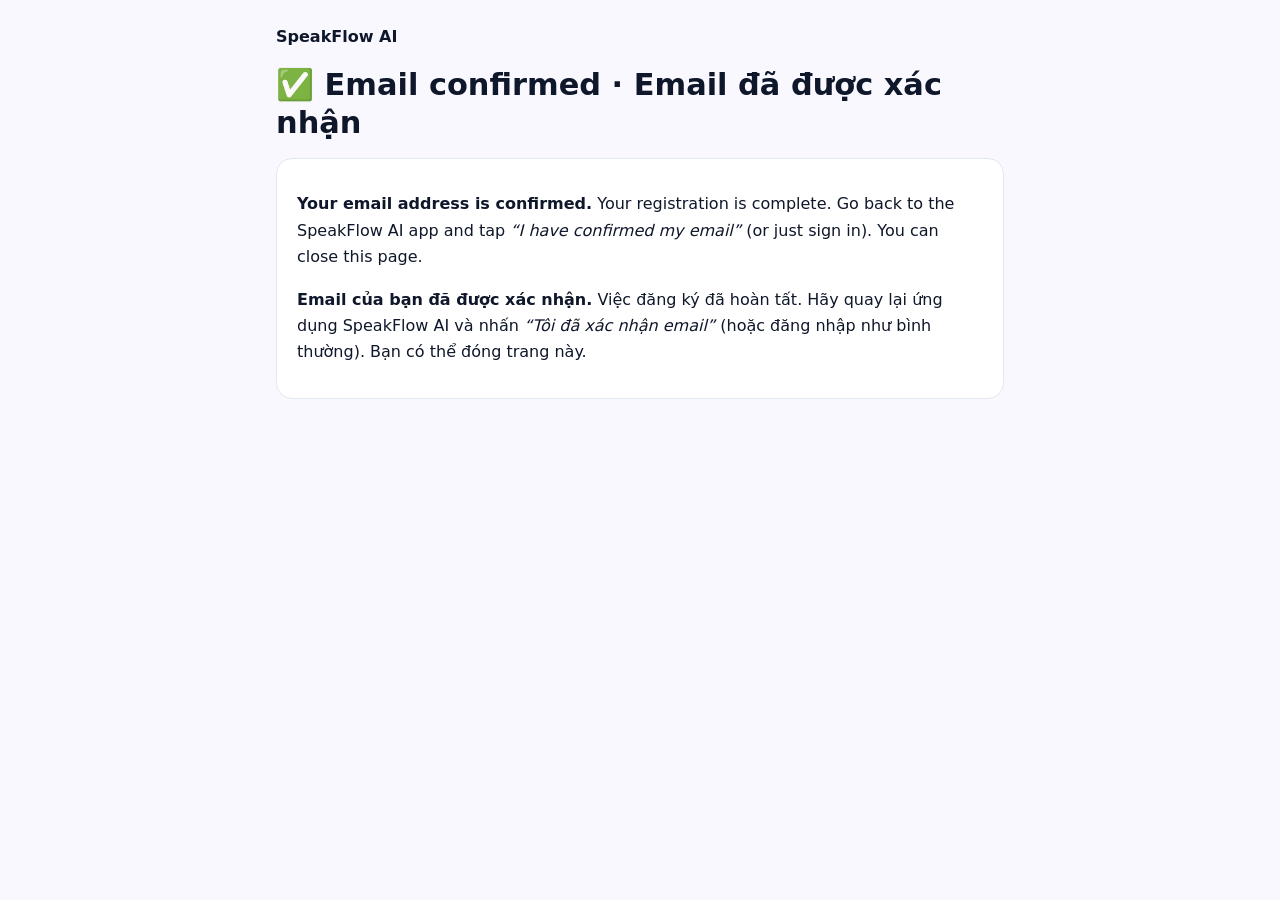
==== verified.html @ 358e1b82 "Add email confirmed page" ====
<!doctype html>
<html lang="en">
<head>
<meta charset="utf-8">
<meta name="viewport" content="width=device-width, initial-scale=1">
<meta name="robots" content="noindex">
<title>SpeakFlow AI – Email confirmed</title>
<link rel="stylesheet" href="style.css">
</head>
<body>
<main>
<header>
  <strong>SpeakFlow AI</strong>
</header>

<h1>✅ Email confirmed · Email đã được xác nhận</h1>

<div class="card" id="ok">
<p><strong>Your email address is confirmed.</strong> Your registration is complete. Go back to the SpeakFlow AI app and tap
<em>“I have confirmed my email”</em> (or just sign in). You can close this page.</p>
<p><strong>Email của bạn đã được xác nhận.</strong> Việc đăng ký đã hoàn tất. Hãy quay lại ứng dụng SpeakFlow AI và nhấn
<em>“Tôi đã xác nhận email”</em> (hoặc đăng nhập như bình thường). Bạn có thể đóng trang này.</p>
<p id="open" hidden><a id="openLink" href="#">Open the app on this phone · Mở ứng dụng trên điện thoại này</a></p>
</div>

<div class="card" id="problem" hidden>
<p><strong>This link could not be used.</strong> It may have expired or already been used. Open the app and ask for a new
confirmation email, or sign in if you already confirmed.</p>
<p><strong>Không dùng được liên kết này.</strong> Liên kết có thể đã hết hạn hoặc đã được dùng. Hãy mở ứng dụng và gửi lại
email xác nhận, hoặc đăng nhập nếu bạn đã xác nhận.</p>
</div>

<script>
// Nothing on this page sends data anywhere. On a phone, the sign-in details that the confirmation link carries in the address
// (after the "#") are handed to the app through its own link, so a tap signs the learner in; on a computer the button is hidden.
(function () {
  var hash = window.location.hash || '';
  if (/error=|error_code=/.test(hash)) {
    document.getElementById('ok').hidden = true;
    document.getElementById('problem').hidden = false;
    return;
  }
  var isAndroid = /Android/i.test(navigator.userAgent);
  if (isAndroid && /access_token=/.test(hash)) {
    document.getElementById('open').hidden = false;
    document.getElementById('openLink').href = 'com.speakflow.learningenglish://login-callback/' + hash;
  }
})();
</script>
</main>
</body>
</html>
---- style.css ----
:root { --primary: #4f46e5; --text: #0f172a; --muted: #64748b; --bg: #faf8ff; --card: #ffffff; --border: #e2e8f0; }
@media (prefers-color-scheme: dark) {
  :root { --primary: #a5b4fc; --text: #e2e8f0; --muted: #94a3b8; --bg: #0f172a; --card: #1e293b; --border: #334155; }
}
* { box-sizing: border-box; }
body { margin: 0; background: var(--bg); color: var(--text); font: 16px/1.65 system-ui, -apple-system, "Segoe UI", Roboto, "Noto Sans", sans-serif; }
main { max-width: 760px; margin: 0 auto; padding: 24px 16px 64px; }
header { display: flex; justify-content: space-between; align-items: center; gap: 12px; flex-wrap: wrap; }
h1 { font-size: 1.9rem; line-height: 1.25; margin: 16px 0 4px; }
h2 { font-size: 1.2rem; margin: 32px 0 8px; }
p, li { color: var(--text); }
.muted { color: var(--muted); font-size: .9rem; }
a { color: var(--primary); }
.card { background: var(--card); border: 1px solid var(--border); border-radius: 16px; padding: 16px 20px; margin: 16px 0; }
.lang a { text-decoration: none; border: 1px solid var(--border); border-radius: 999px; padding: 4px 12px; margin-left: 6px; }
.lang a[aria-current="page"] { background: var(--primary); color: #fff; border-color: var(--primary); }
ul { padding-left: 1.2rem; }
table { border-collapse: collapse; width: 100%; font-size: .95rem; }
th, td { border: 1px solid var(--border); padding: 8px 10px; text-align: left; vertical-align: top; }
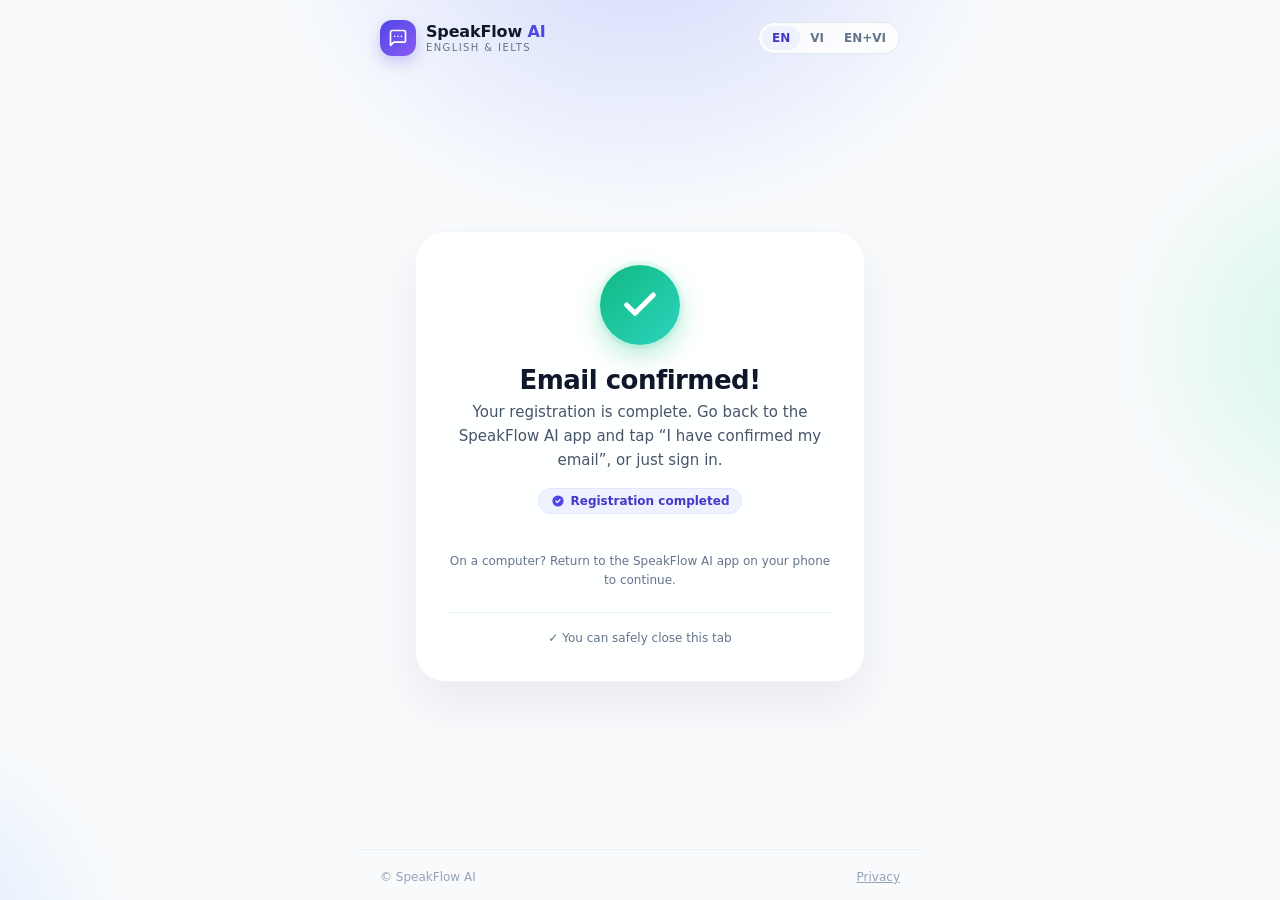
==== commit 1824b9bd: "Redesign email confirmed page" ====
--- a/verified.html
+++ b/verified.html
@@ -4,49 +4,138 @@
 <meta charset="utf-8">
 <meta name="viewport" content="width=device-width, initial-scale=1">
 <meta name="robots" content="noindex">
-<title>SpeakFlow AI – Email confirmed</title>
-<link rel="stylesheet" href="style.css">
+<title>SpeakFlow AI · Email confirmed</title>
+<style>
+  :root { --indigo: #4f46e5; --indigo-dark: #4338ca; --text: #0f172a; --muted: #64748b; --line: #e2e8f0; }
+  * { box-sizing: border-box; }
+  html, body { margin: 0; min-height: 100%; }
+  body {
+    font-family: system-ui, -apple-system, "Segoe UI", Roboto, "Noto Sans", sans-serif;
+    color: var(--text); background: #f8fafc; display: flex; flex-direction: column; min-height: 100vh;
+    background-image:
+      radial-gradient(520px 420px at 50% -8%, rgba(165, 180, 252, .45), transparent 70%),
+      radial-gradient(320px 320px at 105% 38%, rgba(167, 243, 208, .45), transparent 70%),
+      radial-gradient(320px 320px at -8% 105%, rgba(191, 219, 254, .55), transparent 70%);
+  }
+  header, footer { width: 100%; max-width: 560px; margin: 0 auto; padding: 20px 20px 8px; display: flex; align-items: center; justify-content: space-between; gap: 12px; }
+  .brand { display: flex; align-items: center; gap: 10px; text-decoration: none; color: inherit; }
+  .logo { width: 36px; height: 36px; border-radius: 12px; background: linear-gradient(135deg, #4f46e5, #8b5cf6); display: grid; place-items: center; box-shadow: 0 6px 14px rgba(79, 70, 229, .25); }
+  .logo svg { width: 20px; height: 20px; stroke: #fff; fill: none; stroke-width: 2; stroke-linecap: round; stroke-linejoin: round; }
+  .brand b { display: block; font-size: 16px; line-height: 1.1; letter-spacing: -.01em; }
+  .brand b span { color: var(--indigo); font-weight: 800; }
+  .brand small { display: block; font-size: 10px; letter-spacing: .14em; text-transform: uppercase; color: var(--muted); margin-top: 2px; }
+  .langs { display: flex; background: rgba(255, 255, 255, .85); border: 1px solid var(--line); border-radius: 999px; padding: 3px; font-size: 12px; font-weight: 600; }
+  .langs button { border: 0; background: none; color: var(--muted); padding: 5px 10px; border-radius: 999px; cursor: pointer; font: inherit; }
+  .langs button[aria-pressed="true"] { background: #eef2ff; color: #4338ca; font-weight: 700; }
+  main { flex: 1; display: grid; place-items: center; padding: 24px 16px; }
+  .card { width: 100%; max-width: 448px; background: rgba(255, 255, 255, .92); border: 1px solid #fff; outline: 1px solid #f1f5f9; border-radius: 28px; padding: 32px 28px; text-align: center; box-shadow: 0 24px 48px rgba(30, 27, 75, .07); position: relative; }
+  .badge { width: 80px; height: 80px; border-radius: 50%; margin: 0 auto 20px; display: grid; place-items: center; color: #fff; position: relative;
+    background: linear-gradient(135deg, #10b981, #2dd4bf); box-shadow: 0 10px 24px rgba(16, 185, 129, .3), 0 0 0 4px #ecfdf5; animation: pop .5s cubic-bezier(.16, 1, .3, 1) both; }
+  .badge.warn { background: linear-gradient(135deg, #f59e0b, #fb923c); box-shadow: 0 10px 24px rgba(245, 158, 11, .25), 0 0 0 4px #fffbeb; }
+  .badge svg { width: 40px; height: 40px; fill: none; stroke: #fff; stroke-width: 3; stroke-linecap: round; stroke-linejoin: round; }
+  .badge .tick { stroke-dasharray: 48; stroke-dashoffset: 48; animation: draw .65s cubic-bezier(.16, 1, .3, 1) .2s forwards; }
+  h1 { font-size: 26px; line-height: 1.2; font-weight: 800; letter-spacing: -.02em; margin: 0 0 4px; }
+  h2 { font-size: 20px; line-height: 1.25; font-weight: 700; letter-spacing: -.01em; margin: 0 0 14px; color: #1e293b; }
+  p { color: #475569; font-size: 15px; line-height: 1.6; margin: 0 0 12px; }
+  .pill { display: inline-flex; align-items: center; gap: 6px; white-space: nowrap; padding: 5px 12px; border-radius: 999px; background: #eef2ff; border: 1px solid #e0e7ff; color: #4338ca; font-size: 12px; font-weight: 600; margin: 4px 0 24px; }
+  .pill svg { width: 14px; height: 14px; fill: #4f46e5; }
+  .cta { display: flex; align-items: center; justify-content: center; gap: 10px; width: 100%; padding: 14px 24px; border-radius: 18px; background: var(--indigo); color: #fff; font-weight: 600; font-size: 16px; text-decoration: none; box-shadow: 0 10px 22px rgba(79, 70, 229, .28); }
+  .cta:hover { background: var(--indigo-dark); }
+  .cta svg { width: 20px; height: 20px; fill: none; stroke: #c7d2fe; stroke-width: 2.2; stroke-linecap: round; stroke-linejoin: round; }
+  .helper { font-size: 12px; color: var(--muted); margin: 14px 0 0; }
+  .foot { margin: 22px 0 0; padding-top: 16px; border-top: 1px solid #f1f5f9; font-size: 12px; font-weight: 500; color: var(--muted); }
+  footer { font-size: 12px; color: #94a3b8; border-top: 1px solid rgba(226, 232, 240, .6); padding-bottom: 16px; flex-wrap: wrap; }
+  footer a { color: #94a3b8; }
+  [hidden] { display: none !important; }
+  .vi-only, .en-only { display: block; }
+  span.vi-only, span.en-only { display: inline; }
+  body[data-lang="en"] .vi-only { display: none !important; }
+  body[data-lang="vi"] .en-only { display: none !important; }
+  @keyframes pop { from { transform: scale(.75); opacity: 0; } to { transform: scale(1); opacity: 1; } }
+  @keyframes draw { from { stroke-dashoffset: 48; } to { stroke-dashoffset: 0; } }
+  @media (prefers-reduced-motion: reduce) { .badge, .badge .tick { animation: none; stroke-dashoffset: 0; } }
+</style>
 </head>
-<body>
-<main>
+<body data-lang="en">
+
 <header>
-  <strong>SpeakFlow AI</strong>
+  <a class="brand" href="index.html">
+    <span class="logo"><svg viewBox="0 0 24 24" aria-hidden="true"><path d="M21 15a2 2 0 0 1-2 2H7l-4 4V5a2 2 0 0 1 2-2h14a2 2 0 0 1 2 2z"/><path d="M8 10h.01M12 10h.01M16 10h.01"/></svg></span>
+    <span><b>SpeakFlow <span>AI</span></b><small>English &amp; IELTS</small></span>
+  </a>
+  <div class="langs" role="group" aria-label="Language">
+    <button type="button" data-set="en" aria-pressed="true">EN</button>
+    <button type="button" data-set="vi" aria-pressed="false">VI</button>
+    <button type="button" data-set="both" aria-pressed="false" title="English + Tiếng Việt">EN+VI</button>
+  </div>
 </header>
 
-<h1>✅ Email confirmed · Email đã được xác nhận</h1>
+<main>
+  <section class="card" id="ok">
+    <div class="badge"><svg viewBox="0 0 24 24" aria-hidden="true"><polyline class="tick" points="20 6 9 17 4 12"/></svg></div>
+    <h1 class="en-only">Email confirmed!</h1>
+    <h2 class="vi-only">Email đã được xác nhận thành công</h2>
+    <p class="en-only">Your registration is complete. Go back to the SpeakFlow AI app and tap “I have confirmed my email”, or just sign in.</p>
+    <p class="vi-only">Việc đăng ký đã hoàn tất. Hãy quay lại ứng dụng SpeakFlow AI và nhấn “Tôi đã xác nhận email”, hoặc đăng nhập như bình thường.</p>
+    <span class="pill">
+      <svg viewBox="0 0 20 20" aria-hidden="true"><path fill-rule="evenodd" d="M10 18a8 8 0 100-16 8 8 0 000 16zm3.7-9.3a1 1 0 00-1.4-1.4L9 10.6 7.7 9.3a1 1 0 00-1.4 1.4l2 2a1 1 0 001.4 0l4-4z" clip-rule="evenodd"/></svg>
+      <span class="en-only">Registration completed</span><span class="vi-only">Đăng ký hoàn tất</span>
+    </span>
+    <a class="cta" id="openApp" href="#" hidden>
+      <svg viewBox="0 0 24 24" aria-hidden="true"><rect x="5" y="2" width="14" height="20" rx="2"/><line x1="12" y1="18" x2="12.01" y2="18"/></svg>
+      <span class="en-only">Open SpeakFlow AI</span><span class="vi-only">Mở ứng dụng SpeakFlow AI</span>
+    </a>
+    <p class="helper" id="computerHint" hidden>
+      <span class="en-only">On a computer? Return to the SpeakFlow AI app on your phone to continue.</span>
+      <span class="vi-only">Bạn đang dùng máy tính? Hãy mở lại app SpeakFlow AI trên điện thoại để tiếp tục.</span>
+    </p>
+    <p class="foot"><span class="en-only">✓ You can safely close this tab</span><span class="vi-only">✓ Bạn có thể đóng tab này</span></p>
+  </section>
 
-<div class="card" id="ok">
-<p><strong>Your email address is confirmed.</strong> Your registration is complete. Go back to the SpeakFlow AI app and tap
-<em>“I have confirmed my email”</em> (or just sign in). You can close this page.</p>
-<p><strong>Email của bạn đã được xác nhận.</strong> Việc đăng ký đã hoàn tất. Hãy quay lại ứng dụng SpeakFlow AI và nhấn
-<em>“Tôi đã xác nhận email”</em> (hoặc đăng nhập như bình thường). Bạn có thể đóng trang này.</p>
-<p id="open" hidden><a id="openLink" href="#">Open the app on this phone · Mở ứng dụng trên điện thoại này</a></p>
-</div>
+  <section class="card" id="problem" hidden>
+    <div class="badge warn"><svg viewBox="0 0 24 24" aria-hidden="true"><circle cx="12" cy="12" r="10"/><line x1="12" y1="8" x2="12" y2="12"/><line x1="12" y1="16" x2="12.01" y2="16"/></svg></div>
+    <h1 class="en-only">This link may have expired</h1>
+    <h2 class="vi-only">Liên kết có thể đã hết hạn</h2>
+    <p class="en-only">The link could not be used. It may have expired or already been used. Open the app to request a new email, or sign in if you already confirmed.</p>
+    <p class="vi-only">Không dùng được liên kết này. Liên kết có thể đã hết hạn hoặc đã được dùng. Hãy mở ứng dụng để gửi lại email, hoặc đăng nhập nếu bạn đã xác nhận trước đó.</p>
+    <p class="foot"><span class="en-only">Need help? Open the app and tap “Resend email”.</span><span class="vi-only">Cần hỗ trợ? Mở ứng dụng và chọn “Gửi lại email”.</span></p>
+  </section>
+</main>
 
-<div class="card" id="problem" hidden>
-<p><strong>This link could not be used.</strong> It may have expired or already been used. Open the app and ask for a new
-confirmation email, or sign in if you already confirmed.</p>
-<p><strong>Không dùng được liên kết này.</strong> Liên kết có thể đã hết hạn hoặc đã được dùng. Hãy mở ứng dụng và gửi lại
-email xác nhận, hoặc đăng nhập nếu bạn đã xác nhận.</p>
-</div>
+<footer>
+  <span>© SpeakFlow AI</span>
+  <span><a href="index.html">Privacy</a></span>
+</footer>
 
 <script>
-// Nothing on this page sends data anywhere. On a phone, the sign-in details that the confirmation link carries in the address
-// (after the "#") are handed to the app through its own link, so a tap signs the learner in; on a computer the button is hidden.
+// Nothing on this page sends data anywhere. The sign-in details the confirmation link carries in the address (after the "#") are only
+// handed to the app through its own link, so a tap on a phone signs the learner in; on a computer the button is hidden.
 (function () {
+  var body = document.body;
+  var buttons = document.querySelectorAll('.langs button');
+  function setLang(l) {
+    body.setAttribute('data-lang', l === 'both' ? 'both' : l);
+    document.documentElement.lang = l === 'vi' ? 'vi' : 'en';
+    buttons.forEach(function (b) { b.setAttribute('aria-pressed', b.getAttribute('data-set') === l ? 'true' : 'false'); });
+  }
+  buttons.forEach(function (b) { b.addEventListener('click', function () { setLang(b.getAttribute('data-set')); }); });
+  setLang(/^vi/i.test(navigator.language || '') ? 'vi' : 'en');
+
   var hash = window.location.hash || '';
-  if (/error=|error_code=/.test(hash)) {
+  var query = window.location.search || '';
+  if (/error=|error_code=|otp_expired/.test(hash + '&' + query)) {
     document.getElementById('ok').hidden = true;
     document.getElementById('problem').hidden = false;
     return;
   }
-  var isAndroid = /Android/i.test(navigator.userAgent);
-  if (isAndroid && /access_token=/.test(hash)) {
-    document.getElementById('open').hidden = false;
-    document.getElementById('openLink').href = 'com.speakflow.learningenglish://login-callback/' + hash;
+  if (/Android/i.test(navigator.userAgent)) {
+    var link = document.getElementById('openApp');
+    link.hidden = false;
+    link.href = 'com.speakflow.learningenglish://login-callback/' + (/access_token=/.test(hash) ? hash : '');
+  } else {
+    document.getElementById('computerHint').hidden = false;
   }
 })();
 </script>
-</main>
 </body>
 </html>
